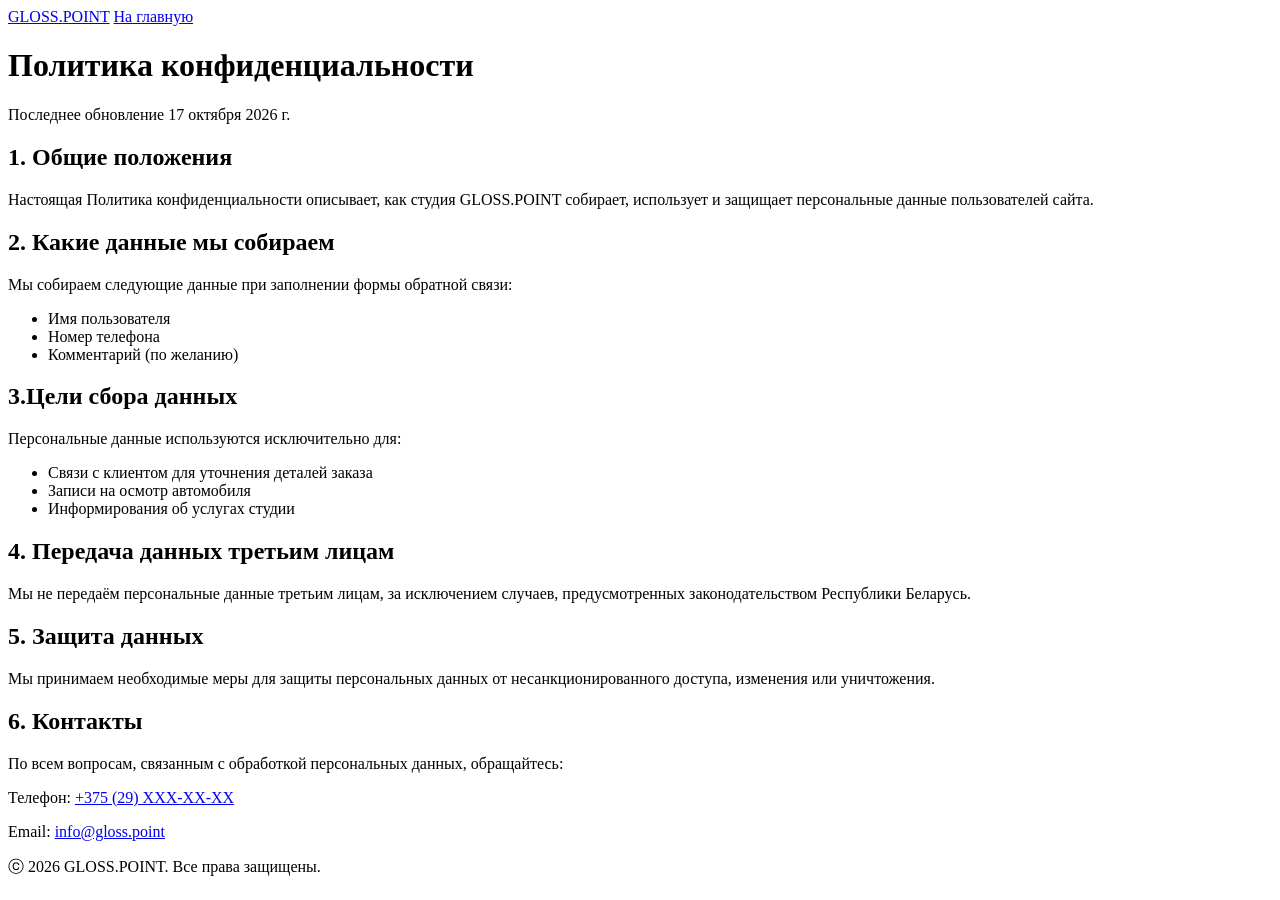
==== policy.html @ eb4966b9 "Add files via upload" ====
<!DOCTYPE html>
<html lang="en">
<head>
    <meta charset="UTF-8">
    <meta name="viewport" content="width=device-width, initial-scale=1.0">
    <title>Политика конфиденциальности - GLOSS.POINT</title>
    <link rel="stylesheet" href="/css/style.css">
    <link rel="stylesheet" href="/css/style.css">
    <link rel="stylesheet" href="/css/services.css">
    <link rel="icon" type="image/png" href="./imeges/favicon-96x96.png" sizes="96x96" />
    <link rel="icon" type="image/svg+xml" href="./favicon.svg" />
    <link rel="shortcut icon" href="./favicon.ico" />
    <link rel="./apple-touch-icon" sizes="180x180" href="./apple-touch-icon.png" />
    <meta name="apple-mobile-web-app-title" content="MyWebSite" />
    <link rel="manifest" href="./site.webmanifest" />
</head>
<body class="body__policy">
    <header class="header header--transparent">
        <div class="container">
            <a href="index.html" class="logo">GLOSS.<span class="logo__accent">POINT</span></a>
            <a href="index.html" class="btn btn__outline">На главную</a>
        </div>
    </header>

    <main class="policy-page">
        <div class="container">
            <h1>Политика конфиденциальности</h1>
            <p class="policy-page__date">Последнее обновление 17 октября 2026 г.</p>

            <section class="policy-section">
                <h2>1. Общие положения</h2>
                <p>Настоящая Политика конфиденциальности описывает, как студия GLOSS.POINT собирает, использует и защищает персональные данные пользователей сайта.</p>
            </section>

            <section class="policy-section">
                <h2>2. Какие данные мы собираем</h2>
                <p>Мы собираем следующие данные при заполнении формы обратной связи:</p>  
                <ul>
                    <li>Имя пользователя</li>
                    <li>Номер телефона</li>
                    <li>Комментарий (по желанию)</li>
                </ul> 
            </section>

            <section class="policy-section">
                <h2>3.Цели сбора данных</h2>
                <p>Персональные данные используются исключительно для:</p>  
                <ul>
                    <li>Связи с клиентом для уточнения деталей заказа</li>
                    <li>Записи на осмотр автомобиля</li>
                    <li>Информирования об услугах студии</li>
                </ul> 
            </section>

            <section class="policy-section">
                <h2>4. Передача данных третьим лицам</h2>
                <p>Мы не передаём персональные данные третьим лицам, за исключением случаев, предусмотренных законодательством Республики Беларусь.</p>
            </section>

            <section class="policy-section">
                <h2>5. Защита данных</h2>
                <p>Мы принимаем необходимые меры для защиты персональных данных от несанкционированного доступа, изменения или уничтожения.</p>
            </section>

            <section class="policy-section">
                <h2>6. Контакты</h2>
                <p>По всем вопросам, связанным с обработкой персональных данных, обращайтесь:</p>
                <p>Телефон: <a href="tel:+375XXXXXXXXX">+375 (29) XXX-XX-XX</a></p>
                <p>Email: <a href="mailto:info@bobr.dtl">info@gloss.point</a></p>
            </section>
        </div>
    </main>

    <footer class="footer">
        <div class="container">
            <p>&#9426 2026 GLOSS.POINT. Все права защищены.</p>
        </div>

    </footer>
</body>
</html>
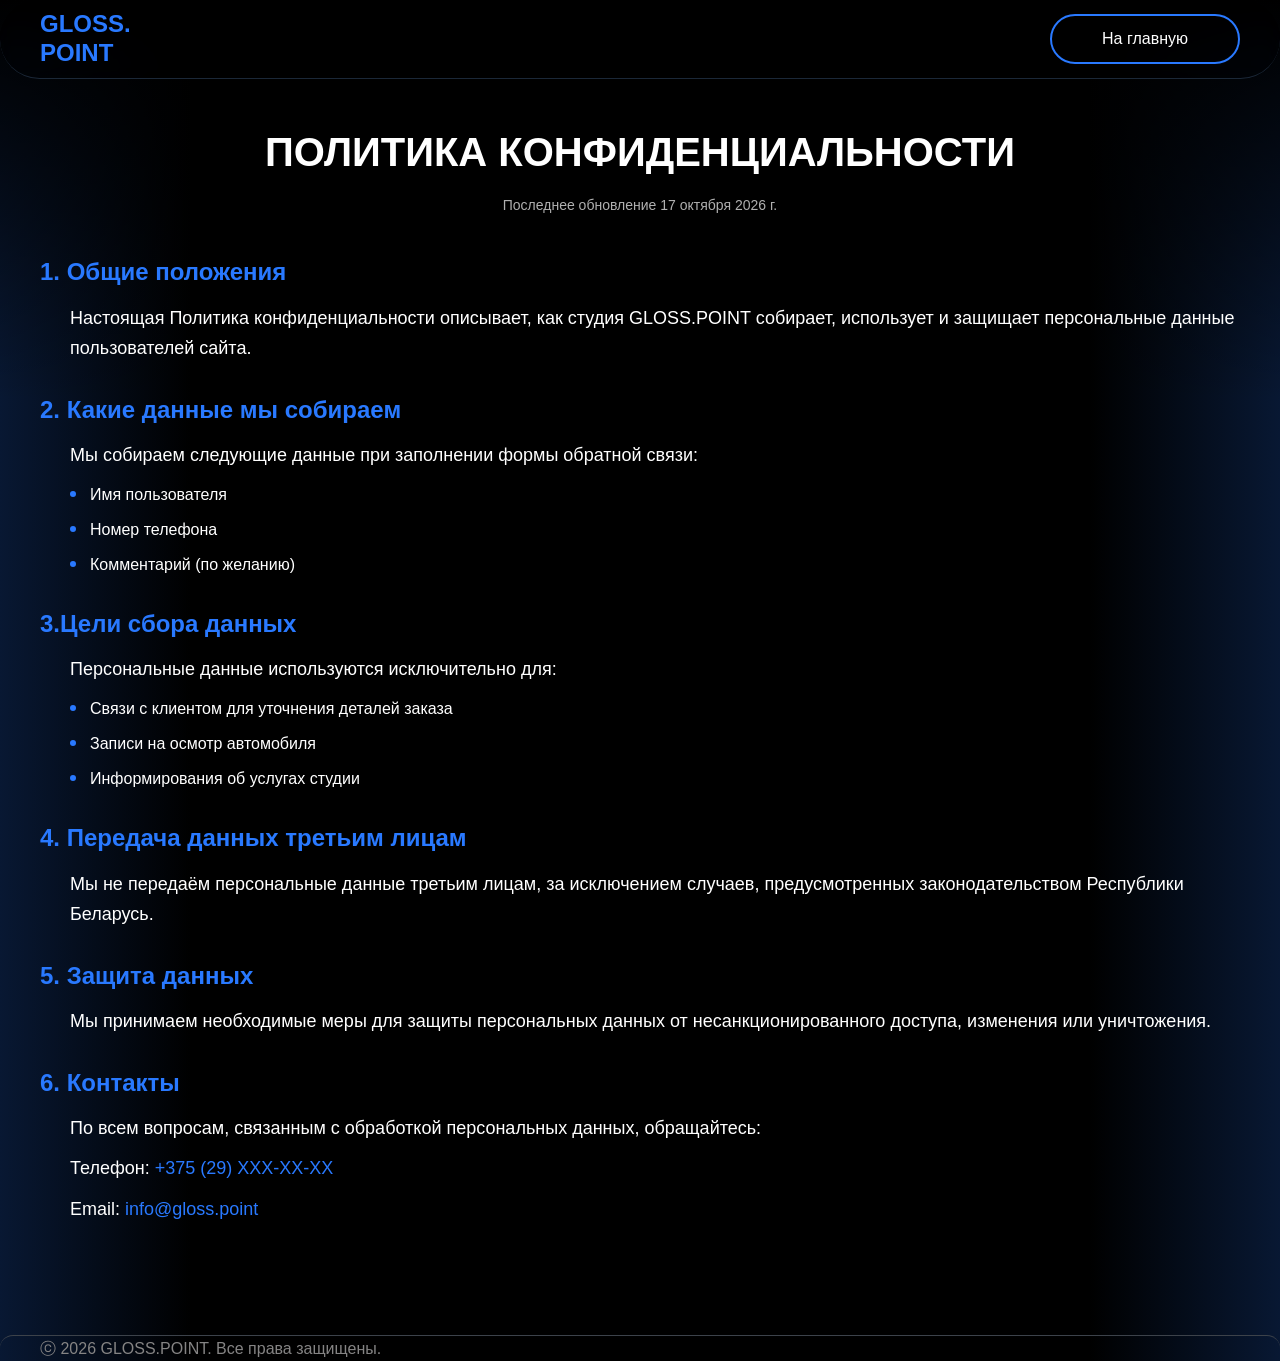
==== commit 62cb6497: "Update policy.html" ====
--- a/policy.html
+++ b/policy.html
@@ -4,9 +4,8 @@
     <meta charset="UTF-8">
     <meta name="viewport" content="width=device-width, initial-scale=1.0">
     <title>Политика конфиденциальности - GLOSS.POINT</title>
-    <link rel="stylesheet" href="/css/style.css">
-    <link rel="stylesheet" href="/css/style.css">
-    <link rel="stylesheet" href="/css/services.css">
+    <link rel="stylesheet" href="./css/style.css">
+    <link rel="stylesheet" href="./css/services.css">
     <link rel="icon" type="image/png" href="./imeges/favicon-96x96.png" sizes="96x96" />
     <link rel="icon" type="image/svg+xml" href="./favicon.svg" />
     <link rel="shortcut icon" href="./favicon.ico" />
@@ -78,4 +77,4 @@
 
     </footer>
 </body>
-</html>+</html>
--- a/css/style.css
+++ b/css/style.css
@@ -0,0 +1,1033 @@
+:root {
+  --color-bg: #000;
+  --color-bg-secondary: #0a0a0a;
+  --color-accent: #2979ff;
+  --color-accent-hover: #1565c0;
+  --color-text-primary: #fff;
+  --color-text-secondary: #b0b0b0;
+  --color-border: rgba(255, 255, 255, 0.2);
+
+  --font-main:
+    "Inter", -apple-system, BlinkMacSystemFont, "Segoe UI", sans-serif;
+  --font-headings:
+    "Montserrat", -apple-system, BlinkMacSystemFont, "Segoe UI", sans-serif;
+
+  --conteiner-width: 128rem;
+  --border-radius: 5rem;
+  --border-radius-sm: 2.5rem;
+
+  --section-padding: 8rem 0;
+  --gap: 2.4rem;
+  --gap-lg: 4rem;
+  --gap-xl: 6rem;
+
+  --transition: all 0.3s ease;
+}
+
+html {
+  font-size: 62.5%;
+  scroll-behavior: smooth;
+}
+
+html,
+body {
+  width: 100%;
+  margin: 0;
+  padding: 0;
+  overflow-x: hidden;
+}
+
+*,
+*::before,
+*::after {
+  margin: 0;
+  padding: 0;
+  box-sizing: border-box;
+}
+
+body {
+  font-family: var(--font-main);
+  font-size: 1.6rem;
+  color: var(--color-text-primary);
+  line-height: 1.6;
+  background-color: var(--color-bg);
+  min-height: 100vh;
+}
+
+ul {
+  list-style: none;
+}
+
+a {
+  text-decoration: none;
+  color: inherit;
+  transition: var(--transition);
+}
+
+img {
+  max-width: 100%;
+  height: auto;
+  display: block;
+}
+
+button {
+  border: none;
+  background: none;
+  cursor: pointer;
+  font: inherit;
+  color: inherit;
+}
+
+.container {
+  width: 100%;
+  max-width: var(--conteiner-width);
+  margin: 0 auto;
+  padding: 0 4rem;
+  box-sizing: border-box;
+}
+
+.header {
+  position: fixed;
+  top: 0;
+  left: 0;
+  right: 0;
+  z-index: 100;
+  background-color: rgba(0, 0, 0, 0.062);
+  backdrop-filter: blur(1rem);
+  -webkit-backdrop-filter: blur(1rem);
+  padding: 1rem 0;
+  border-radius: 5rem;
+  isolation: isolate;
+}
+
+.header .container {
+  display: flex;
+  align-items: center;
+  justify-content: space-between;
+  gap: 4rem;
+  position: relative;
+}
+
+.logo {
+  font-family: var(--font-headings);
+  font-size: 2.4rem;
+  font-weight: 700;
+  color: var(--color-accent);
+  line-height: 1.2;
+}
+
+.logo__accent {
+  display: block;
+}
+
+.nav {
+  display: flex;
+  align-items: center;
+}
+
+.nav__list {
+  display: flex;
+  gap: 6rem;
+  list-style: none;
+  padding: 0;
+  margin: 0;
+}
+
+.nav__list a {
+  font-size: 1.8rem;
+  font-weight: 400;
+  color: var(--color-text-primary);
+  text-decoration: none;
+  transition: color 0.3s ease;
+}
+
+.nav__list a:hover {
+  color: var(--color-accent);
+}
+
+.btn {
+  display: inline-block;
+  padding: 1rem 5rem;
+  border-radius: var(--border-radius);
+  font-family: var(--font-headings);
+  font-size: 1.6rem;
+  font-weight: 500;
+  text-align: center;
+  transition: var(--transition);
+  cursor: pointer;
+  border: 0.2rem solid transparent;
+}
+
+.btn__outline {
+  border-color: var(--color-accent);
+  color: var(--color-text-primary);
+  background: transparent;
+  display: inline-block;
+}
+
+.btn__outline:hover {
+  background-color: var(--color-accent);
+  color: var(--color-text-primary);
+  box-shadow:
+    inset 0.2rem 0.2rem 0.5rem rgba(0, 0, 0, 0.632),
+    inset -0.2rem -0.2rem 0.5rem rgba(255, 255, 255, 0.7);
+}
+
+.btn__primary {
+  background-color: var(--color-accent);
+  color: var(--color-text-primary);
+  border-color: var(--color-accent);
+}
+
+.btn__primary:hover {
+  background-color: var(--color-accent-hover);
+  border-color: var(--color-accent-hover);
+  transform: translateY(-0.4rem);
+  box-shadow:
+    0 0.4rem 1.4rem rgba(41, 121, 255, 0.4),
+    inset 0.2rem 0.2rem 0.5rem rgba(255, 255, 255, 0.7);
+}
+
+.btn__large {
+  padding: 1.3rem 12rem;
+  font-size: 1.8rem;
+  font-weight: 500;
+  text-transform: uppercase;
+  letter-spacing: 0.05rem;
+}
+
+.hero {
+  min-height: 100vh;
+  display: flex;
+  align-items: center;
+  padding-top: 10rem;
+  padding-bottom: 6rem;
+  position: relative;
+  background-image:
+    linear-gradient(
+      to right,
+      rgba(0, 0, 0, 0.9) 0%,
+      rgba(0, 0, 0, 0.5) 50%,
+      rgba(0, 0, 0, 0.2) 100%
+    ),
+    linear-gradient(to top, #000000 0%, transparent 10%),
+    url("../imeges/фоновая\ картинка\ итог.webp");
+  background-size: 55%;
+  background-position: right 10% bottom 20%;
+  background-repeat: no-repeat;
+}
+
+.hero .container {
+  width: 100%;
+  position: relative;
+  z-index: 2;
+}
+
+.hero__content {
+  max-width: 60rem;
+  position: relative;
+  z-index: 3;
+}
+
+.hero__title {
+  font-family: var(--font-headings);
+  font-size: clamp(4rem, 4vw, 7.2rem);
+  font-weight: 600;
+  line-height: 1.1;
+  margin-bottom: 3.2rem;
+  color: var(--color-text-primary);
+}
+
+.hero__subtitle {
+  font-size: 1.8rem;
+  line-height: 1.6;
+  color: var(--color-text-secondary);
+  margin-bottom: 4.8rem;
+}
+
+.hero__features {
+  display: flex;
+  flex-wrap: wrap;
+  gap: 1.6rem;
+  margin-top: 4rem;
+}
+
+.feature {
+  display: flex;
+  align-items: center;
+  gap: 0.8rem;
+  padding: 1rem 3rem;
+  background-color: rgba(255, 255, 255, 0.05);
+  border: 0.1rem solid var(--color-border);
+  border-radius: var(--border-radius-sm);
+  font-size: 1.6rem;
+  color: var(--color-text-primary);
+}
+
+.feature__icon {
+  font-size: 1.8rem;
+}
+
+.hero__image {
+  position: relative;
+  display: flex;
+  justify-content: center;
+  align-items: flex-end;
+  height: 100%;
+  max-height: 85vh;
+}
+
+.hero__image img {
+  height: 160%;
+  width: 200%;
+  object-fit: contain;
+  filter: drop-shadow(0 2rem 6rem rgba(0, 0, 0, 0.8));
+}
+
+.burger {
+  display: none;
+  width: 3rem;
+  height: 2rem;
+  position: relative;
+  z-index: 300;
+  background: none;
+  border: none;
+  cursor: pointer;
+  padding: 0;
+}
+
+.burger span {
+  display: block;
+  width: 100%;
+  height: 0.2rem;
+  background-color: var(--color-accent);
+  position: absolute;
+  left: 0;
+  transition: var(--transition);
+}
+
+.burger span:nth-child(1) {
+  top: 0;
+}
+.burger span:nth-child(2) {
+  top: 50%;
+  transform: translateY(-50%);
+}
+.burger span:nth-child(3) {
+  bottom: 0;
+}
+
+.burger.active span:nth-child(1) {
+  top: 50%;
+  transform: translateY(-50%) rotate(45deg);
+}
+.burger.active span:nth-child(2) {
+  opacity: 0;
+}
+.burger.active span:nth-child(3) {
+  bottom: 50%;
+  transform: translateY(50%) rotate(-45deg);
+}
+
+@media (max-width: 64rem) {
+  .hero {
+    background-position: bottom right;
+    background-size: 70%;
+    padding-bottom: 2rem;
+  }
+
+  .hero__content {
+    text-align: center;
+    max-width: 100%;
+    margin: 0 auto;
+  }
+
+  .btn__large {
+    margin: 0 auto;
+  }
+
+  .hero__features {
+    justify-content: center;
+  }
+
+  .header .container {
+    gap: 2rem;
+  }
+
+  .nav__list {
+    gap: 3rem;
+  }
+
+  .nav__list a {
+    font-size: 1.6rem;
+  }
+}
+
+@media (max-width: 48rem) {
+  .hero {
+    min-height: auto;
+    padding-top: 12rem;
+    padding-bottom: 40vh;
+
+    background-position: bottom 30% center;
+    background-size: 85%;
+  }
+
+  .hero__title {
+    font-size: clamp(3.2rem, 8vw, 4.8rem);
+    margin-bottom: 2rem;
+  }
+
+  .hero__subtitle {
+    font-size: 1.6rem;
+    margin-bottom: 3rem;
+  }
+
+  .hero__features {
+    margin-top: 6rem;
+  }
+
+  .btn__large {
+    width: 100%;
+    max-width: 40rem;
+    opacity: 80%;
+  }
+
+  .feature {
+    font-size: 1.4rem;
+    padding: 1rem 1.6rem;
+  }
+
+  .header {
+    padding: 1.5rem 0;
+  }
+
+  .header .btn__outline {
+    display: none;
+  }
+
+  .nav {
+    position: fixed;
+    top: 0;
+    left: 0;
+    width: 100%;
+    height: 100vh;
+    background: linear-gradient(
+      135deg,
+      #000 0%,
+      #0a0a0a 40%,
+      #0d1b2a 70%,
+      #1b2838 100%
+    );
+
+    display: flex;
+    flex-direction: column;
+    justify-content: center;
+    align-items: center;
+    transform: translateX(-100%);
+    transition: transform 0.4s ease;
+    z-index: 200;
+  }
+
+  .nav::before {
+    display: none;
+  }
+
+  .nav.active::before {
+    opacity: 1;
+    visibility: visible;
+  }
+
+  .nav.active {
+    transform: translateX(0);
+  }
+
+  .nav__list {
+    flex-direction: column;
+    gap: 5rem;
+    text-align: center;
+    list-style: none;
+    padding: 0;
+    margin: 0;
+  }
+  .nav__list li {
+    opacity: 0;
+    transform: translateY(20px);
+    transition:
+      opacity 0.3s ease,
+      transform 0.3s ease;
+  }
+
+  .nav.active .nav__list li {
+    opacity: 1;
+    transform: translateY(0);
+  }
+
+  .nav.active .nav__list li:nth-child(1) {
+    transition-delay: 0.1s;
+  }
+  .nav.active .nav__list li:nth-child(2) {
+    transition-delay: 0.2s;
+  }
+  .nav.active .nav__list li:nth-child(3) {
+    transition-delay: 0.3s;
+  }
+
+  .nav__list a {
+    font-size: 2.4rem;
+    font-weight: 400;
+    color: var(--color-text-primary);
+    text-decoration: none;
+    transition:
+      color 0.3s ease,
+      transform 0.3s ease;
+    display: inline-block;
+    text-transform: uppercase;
+
+    &:hover {
+      color: var(--color-accent);
+      transform: scale(1.1);
+    }
+  }
+
+  .header .btn__outline {
+    display: none;
+  }
+
+  .burger {
+    display: block;
+  }
+}
+
+@media (max-width: 30rem) {
+  .hero {
+    background-size: 95%;
+    padding-bottom: 35vh;
+  }
+
+  .hero__features {
+    flex-direction: column;
+    align-items: center;
+    gap: 1rem;
+  }
+
+  .feature {
+    width: 100%;
+    max-width: 28rem;
+  }
+}
+
+.modal {
+  position: fixed;
+  top: 0;
+  left: 0;
+  width: 100%;
+  height: 100vh;
+  z-index: 99999;
+
+  display: flex;
+  justify-content: center;
+  align-items: center;
+
+  opacity: 0;
+  visibility: hidden;
+  transition:
+    opacity 0.3s ease,
+    visibility 0.3s ease;
+}
+
+.modal.active {
+  opacity: 1;
+  visibility: visible;
+}
+
+.modal__overlay {
+  position: absolute;
+  top: 0;
+  left: 0;
+  width: 100%;
+  height: 100%;
+  background-color: rgba(0, 0, 0, 0.85);
+}
+
+.modal__content {
+  position: relative;
+  background: linear-gradient(135deg, #1a1a1a 0%, #0d1b2a 100%);
+  border: 1px solid var(--color-border);
+  border-radius: var(--border-radius);
+  padding: 4rem;
+  max-width: 70rem;
+  width: 80%;
+  max-height: 95vh;
+  overflow-y: auto;
+
+  transform: scale(0.9) translateY(20px);
+  transition: transform 0.3s ease;
+}
+
+.modal.active .modal__content {
+  transform: scale(1) translateY(0);
+}
+
+.modal__close {
+  position: absolute;
+  top: 2rem;
+  right: 2rem;
+  width: 3rem;
+  height: 3rem;
+  background: none;
+  border: none;
+  cursor: pointer;
+  padding: 0;
+  display: flex;
+  align-items: center;
+  justify-content: center;
+}
+
+.modal__close span {
+  position: absolute;
+  width: 2.5rem;
+  height: 0.2rem;
+  background-color: var(--color-text-primary);
+  transition: all 0.3s ease;
+}
+
+.modal__close span:first-child {
+  transform: rotate(45deg);
+}
+
+.modal__close span:last-child {
+  transform: rotate(-45deg);
+}
+
+.modal__close:hover span {
+  background-color: var(--color-accent);
+}
+
+/* Заголовок */
+.modal__title {
+  font-family: var(--font-headings);
+  font-size: 3.2rem;
+  font-weight: 700;
+  color: var(--color-text-primary);
+  margin-bottom: 1rem;
+  text-align: center;
+}
+
+.modal__subtitle {
+  font-size: 1.6rem;
+  color: var(--color-text-secondary);
+  text-align: center;
+  margin-bottom: 3rem;
+}
+
+/* Форма */
+.modal__form {
+  display: flex;
+  flex-direction: column;
+  gap: 2rem;
+}
+
+.form__group {
+  width: 100%;
+}
+
+.form__group input,
+.form__group textarea {
+  width: 100%;
+  padding: 1.5rem 2rem;
+  background-color: rgba(255, 255, 255, 0.05);
+  border: 1px solid var(--color-border);
+  border-radius: var(--border-radius-sm);
+  color: var(--color-text-primary);
+  font-family: var(--font-main);
+  font-size: 1.6rem;
+  transition: all 0.3s ease;
+}
+
+.form__group input:focus,
+.form__group textarea:focus {
+  outline: none;
+  border-color: var(--color-accent);
+  background-color: rgba(255, 255, 255, 0.08);
+}
+
+.form__group input::placeholder,
+.form__group textarea::placeholder {
+  color: var(--color-text-secondary);
+}
+
+.form__group textarea {
+  resize: vertical;
+  min-height: 10rem;
+}
+
+.modal__form .btn__primary {
+  width: 100%;
+  margin-top: 1rem;
+}
+
+.form__privacy {
+  font-size: 1.2rem;
+  color: var(--color-text-secondary);
+  text-align: center;
+  margin-top: 1rem;
+}
+
+.form__privacy a {
+  color: var(--color-accent);
+  text-decoration: underline;
+}
+
+.form__privacy a:hover {
+  color: var(--color-accent-hover);
+}
+
+.privacy-checkbox {
+  display: flex;
+  justify-content: center;
+  gap: 1rem;
+  cursor: pointer;
+  font-size: 1.4rem;
+  color: var(--color-text-secondary);
+  margin-bottom: 2rem;
+}
+
+.privacy-checkbox input[type="checkbox"] {
+  width: 1.8rem;
+  height: 1.8rem;
+  margin-top: 0.2rem;
+  cursor: pointer;
+  color: var(--color-accent);
+}
+
+.privacy-checkbox a {
+  color: var(--color-accent);
+  text-decoration: underline;
+}
+
+button[disabled] {
+  opacity: 0.5;
+  cursor: not-allowed;
+  pointer-events: none;
+}
+
+@media (max-width: 48rem) {
+  .modal__content {
+    padding: 3rem 2rem;
+    width: 95%;
+  }
+
+  .modal__title {
+    font-size: 2.4rem;
+  }
+
+  .modal__subtitle {
+    font-size: 1.4rem;
+    margin-bottom: 2rem;
+  }
+
+  .form__group input,
+  .form__group textarea {
+    padding: 1.2rem 1.5rem;
+    font-size: 1.4rem;
+  }
+
+  .modal__close {
+    top: 1.5rem;
+    right: 1.5rem;
+  }
+}
+
+.form__checkbox {
+  display: flex;
+  align-items: flex-start;
+  gap: 1rem;
+}
+
+.form__checkbox label {
+  display: flex;
+  align-items: flex-start;
+  gap: 1rem;
+  font-size: 1.2rem;
+  color: var(--color-text-secondary);
+  cursor: pointer;
+}
+
+.form__checkbox input {
+  width: 2rem;
+  height: 2rem;
+  margin-top: 0.2rem;
+  accent-color: var(--color-accent);
+  cursor: pointer;
+  flex-shrink: 0;
+}
+
+.form__checkbox a {
+  color: var(--color-accent);
+  text-decoration: underline;
+}
+
+.tabs {
+  display: flex;
+  gap: 0.5rem;
+  margin-bottom: 2rem;
+  border-bottom: 1px solid rgba(255, 255, 255, 0.1);
+  padding-bottom: 0;
+}
+
+.tabs__btn {
+  flex: 1;
+  padding: 1rem 1.5rem;
+  background: transparent;
+  border: none;
+  border-bottom: 2px solid transparent;
+  color: var(—color-text-secondary);
+  font-size: 1.3rem;
+  font-family: var(—font-main);
+  font-weight: 500;
+  cursor: pointer;
+  transition: all 0.3s ease;
+  text-transform: uppercase;
+  letter-spacing: 0.05em;
+}
+
+.tabs__btn:hover {
+  color: var(--color-accent);
+}
+
+.tabs__btn—active {
+  color: var(--color-accent);
+  border-bottom-color: var(--color-accent);
+}
+
+.tabs__content {
+  display: none;
+}
+
+.tabs__content—active {
+  display: block;
+}
+
+.cal-container {
+  width: 100%;
+  min-height: 500px;
+  border-radius: var(—border-radius-sm);
+  overflow: hidden;
+  background: #0a0a0a;
+  border: 1px solid rgba(255, 255, 255, 0.1);
+}
+
+.cal-iframe {
+  width: 100%;
+  height: 60rem;
+  border: none;
+  border-radius: var(--border-radius-sm);
+  background: #0a0a0a;
+}
+
+@media (max-width: 48rem) {
+  .tabs__btn {
+    font-size: 1.1rem;
+    padding: 0.8rem 1rem;
+  }
+
+  .cal-container {
+    min-height: 400px;
+  }
+}
+.body__policy {
+  background-image:
+    linear-gradient(to right, #2978ff33, transparent 15%),
+    linear-gradient(to left, #2978ff33, transparent 15%);
+  background-repeat: no-repeat;
+  min-height: 100vh;
+}
+
+.policy-page {
+  padding-top: 12rem;
+  padding-bottom: 8rem;
+  min-height: 100vh;
+  background-color: var(--color-bg);
+  background-image:
+    linear-gradient(to bottom, #000000 0%, transparent 30%),
+    linear-gradient(to right, #2978ff33, transparent 15%),
+    linear-gradient(to left, #2978ff33, transparent 15%);
+
+  background-repeat: no-repeat;
+}
+
+.header--transparent {
+  background-color: rgba(0, 0, 0, 0.062);
+  backdrop-filter: blur(1rem);
+  -webkit-backdrop-filter: blur(1rem);
+  border-radius: 5rem;
+  border-bottom: 0.5px solid #1b2838;
+}
+
+.policy-page h1 {
+  text-align: center;
+  font-family: var(--font-headings);
+  font-size: 4rem;
+  font-weight: 600;
+  color: var(--color-text-primary);
+  margin-bottom: 1rem;
+  text-transform: uppercase;
+}
+
+.policy-page__date {
+  text-align: center;
+  font-size: 1.4rem;
+  color: var(--color-text-secondary);
+  margin-bottom: 4rem;
+}
+
+.policy-section {
+  margin-bottom: 3rem;
+}
+
+.policy-section h2 {
+  font-family: var(--font-headings);
+  font-size: 2.4rem;
+  font-weight: 600;
+  color: var(--color-accent);
+  margin-bottom: 1.5rem;
+  line-height: 1.3;
+}
+
+.policy-section p {
+  font-size: 1.8rem;
+  color: var(--color-text-primary);
+  line-height: 1.7;
+  margin-bottom: 1rem;
+  padding-left: 3rem;
+}
+
+.policy-section ul {
+  list-style: none;
+  padding-left: 0;
+  margin: 1rem 0;
+  padding-left: 3rem;
+}
+
+.policy-section ul li {
+  position: relative;
+  padding-left: 2rem; /* 20px отступ для маркера */
+  font-size: 1.6rem;
+  color: var(--color-text-primary);
+  line-height: 1.7;
+  margin-bottom: 0.8rem;
+}
+
+.policy-section ul li::before {
+  content: "";
+  position: absolute;
+  left: 0;
+  top: 1rem;
+  width: 0.6rem; /* 6px */
+  height: 0.6rem;
+  background-color: var(--color-accent);
+  border-radius: 50%;
+}
+
+.policy-section a {
+  color: var(--color-accent);
+  text-decoration: none;
+  transition: color 0.3s ease;
+}
+
+.policy-section a:hover {
+  color: var(--color-accent-hover);
+  text-decoration: underline;
+}
+
+.body__policy .footer {
+  border-top: 0.5px solid #3c424a;
+  border-radius: 5rem;
+  color: #858484;
+  font-size: 1.6rem;
+}
+
+@media (max-width: 48rem) {
+  .policy-page {
+    padding-top: 10rem;
+    padding-bottom: 4rem;
+  }
+
+  .policy-page h1 {
+    font-size: 2.8rem;
+  }
+
+  .policy-section h2 {
+    font-size: 2rem;
+  }
+
+  .policy-section p,
+  .policy-section ul li {
+    font-size: 1.4rem;
+  }
+
+  .header:not(.header--transparent) .btn__outline {
+    display: none;
+  }
+
+  .header--transparent .btn__outline {
+    display: inline-block;
+  }
+
+  .header--transparent .burger {
+    display: none;
+  }
+}
+
+.fade-in {
+  opacity: 0;
+  transform: translateY(40px);
+  transition:
+    opacity 0.8s ease-out,
+    transform 0.8s ease-out;
+}
+
+.fade-in.visible {
+  opacity: 1;
+  transform: translateY(0);
+}
+
+.fade-in-left {
+  opacity: 0;
+  transform: translateX(-60px);
+  transition:
+    opacity 0.8s ease-out,
+    transform 0.8s ease-out;
+}
+
+.fade-in-left.visible {
+  opacity: 1;
+  transform: translateX(0);
+}
+
+.fade-in-right {
+  opacity: 0;
+  transform: translateX(60px);
+  transition:
+    opacity 0.8s ease-out,
+    transform 0.8s ease-out;
+}
+
+.fade-in-right.visible {
+  opacity: 1;
+  transform: translateX(0);
+}
+
+.fade-in-scale {
+  opacity: 0;
+  transform: scale(0.9);
+  transition:
+    opacity 0.8s ease-out,
+    transform 0.8s ease-out;
+}
+
+.fade-in-scale.visible {
+  opacity: 1;
+  transform: scale(1);
+}
--- a/css/services.css
+++ b/css/services.css
@@ -0,0 +1,300 @@
+:root {
+  --color-bg: #000;
+  --color-bg-secondary: #0a0a0a;
+  --color-accent: #2979ff;
+  --color-accent-hover: #1565c0;
+  --color-text-primary: #fff;
+  --color-text-secondary: #b0b0b0;
+  --color-border: rgba(255, 255, 255, 0.2);
+
+  --font-main:
+    "Inter", -apple-system, BlinkMacSystemFont, "Segoe UI", sans-serif;
+  --font-headings:
+    "Montserrat", -apple-system, BlinkMacSystemFont, "Segoe UI", sans-serif;
+
+  --conteiner-width: 128rem;
+  --border-radius: 5rem;
+  --border-radius-sm: 2.5rem;
+
+  --section-padding: 8rem 0;
+  --gap: 2.4rem;
+  --gap-lg: 4rem;
+  --gap-xl: 6rem;
+
+  --transition: all 0.3s ease;
+}
+
+.services {
+  min-height: 100vh;
+  display: flex;
+  align-items: center;
+  background-image:
+    linear-gradient(to bottom, #000000 0%, transparent 30%),
+    linear-gradient(to top, #000000 0%, transparent 30%),
+    linear-gradient(to right, #2978ff33, transparent 20%),
+    linear-gradient(to left, #2978ff33, transparent 20%);
+  background-repeat: no-repeat;
+}
+
+.services__content {
+  text-align: center;
+  margin-bottom: 4rem;
+}
+
+.services__title {
+  text-align: center;
+  text-transform: uppercase;
+  font-weight: 700;
+  margin-bottom: 4rem;
+  margin-top: 7rem;
+  font-size: 3.5rem;
+}
+
+.services__title--blue {
+  color: var(--color-accent);
+}
+
+.services__grid {
+  display: grid;
+  grid-template-rows: repeat(2, 1fr);
+  grid-template-columns: repeat(3, 1fr);
+  gap: var(--gap-lg);
+}
+
+.services__card {
+  background-size: cover;
+  background-position: center;
+  position: relative;
+  border-radius: var(--border-radius-sm);
+  overflow: hidden;
+  width: auto;
+  min-height: 50rem;
+  transition: all 0.3s ease;
+
+  &:hover {
+    transform: scale(1.02);
+    box-shadow:
+      0 0.8rem 2.4rem rgba(41, 120, 255, 0.242),
+      inset 0.4rem 0.4rem 0.8rem rgba(255, 255, 255, 0.281);
+  }
+}
+
+.services__card--one {
+  background-image: url("../imeges/винил.webp");
+}
+.services__card--two {
+  background-image: url("../imeges/защитная\ пленка.webp");
+}
+.services__card--three {
+  background-image: url("../imeges/тонировка.webp");
+}
+.services__card--four {
+  background-image: url("../imeges/фара1.webp");
+}
+.services__card--five {
+  background-image: url("../imeges/арх\ тонировка.webp");
+}
+.services__card--six {
+  background-image: url("../imeges/дтл.webp");
+}
+
+.card__title {
+  color: var(--color-accent);
+  font-size: 2rem;
+  text-transform: uppercase;
+  font-weight: 600;
+  text-align: center;
+  line-height: 105%;
+  margin-top: 1rem;
+  text-align: center;
+}
+
+.card__overlay {
+  background-color: rgba(0, 0, 0, 0.479);
+  backdrop-filter: blur(5px);
+  -webkit-backdrop-filter: blur(5px);
+  border: 1px solid rgba(255, 255, 255, 0.1);
+  box-shadow: 0 8px 32px rgba(0, 0, 0, 0.5);
+  border-radius: 2rem;
+  max-width: 90%;
+  min-height: 17rem;
+  position: absolute;
+  bottom: 0;
+  margin-bottom: 1rem;
+  left: 5%;
+  right: 5%;
+  display: flex;
+  flex-direction: column;
+  align-items: center;
+}
+
+.card__list li::before {
+  content: "•";
+  color: var(--color-accent);
+  margin: 1rem;
+}
+
+.card__list {
+  font-size: 1.6rem;
+  line-height: 130%;
+  letter-spacing: -1%;
+  margin: 1rem;
+  font-weight: 400;
+  text-align: left;
+}
+
+.card__btn {
+  display: inline-block;
+  padding: 1rem 2rem;
+  background-color: rgba(255, 255, 255, 0.1);
+  border-radius: var(--border-radius-sm);
+  color: var(--color-text-primary);
+  text-decoration: none;
+  font-size: 1.4rem;
+  font-weight: 500;
+  transition: all 0.3s ease;
+  margin-top: auto;
+  bottom: 0;
+  margin-bottom: 0.5rem;
+
+  &:hover {
+    background-color: var(--color-accent);
+    color: #fff;
+    transform: translateY(-2px);
+    box-shadow:
+      inset 0.2rem 0.2rem 0.5rem rgba(0, 0, 0, 0.632),
+      inset -0.2rem -0.2rem 0.5rem rgba(0, 0, 0, 0.632);
+  }
+}
+@media (max-width: 64rem) {
+  .services__grid {
+    grid-template-columns: repeat(2, 1fr);
+    gap: var(--gap);
+  }
+
+  .services__card {
+    min-height: 40rem;
+    min-width: 30rem;
+  }
+
+  .services__title {
+    font-size: 3rem;
+    margin-top: 5rem;
+    margin-bottom: 3rem;
+  }
+}
+@media (max-width: 48rem) {
+  .services {
+    min-height: auto;
+    padding: 4rem 0;
+    background-image:
+      linear-gradient(to bottom, #000000 0%, transparent 30%),
+      linear-gradient(to top, #000000 0%, transparent 30%),
+      linear-gradient(to right, #2978ff33, transparent 10%),
+      linear-gradient(to left, #2978ff33, transparent 10%);
+
+    background-repeat: no-repeat;
+  }
+
+  .services__grid {
+    grid-template-columns: 1fr;
+    gap: var(--gap);
+  }
+
+  .services__card {
+    min-height: 40rem;
+    min-width: 100%;
+  }
+
+  .services__title {
+    font-size: 2.4rem;
+    margin-top: 3rem;
+    margin-bottom: 2.5rem;
+  }
+
+  .card__overlay {
+    padding: 1.5rem;
+    height: auto;
+    min-height: 14rem;
+    border-radius: var(--border-radius-sm);
+    display: flex;
+    flex-direction: column;
+    align-items: center;
+    text-align: center;
+  }
+
+  .card__title {
+    font-size: 1.6rem;
+    margin-top: 0.5rem;
+    text-align: center;
+  }
+
+  .card__list {
+    font-size: 1.6rem;
+    line-height: 1.4;
+    text-align: left;
+    width: 100%;
+    display: flex;
+    flex-direction: column;
+    align-items: center;
+    padding: 0;
+    margin: 0;
+  }
+
+  .card__list li {
+    display: flex;
+    align-items: center;
+    text-align: left;
+    max-width: 25rem;
+    margin-bottom: 0.5rem;
+    width: 100%;
+  }
+
+  .card__list li::before {
+    content: "•";
+    color: var(--color-accent);
+    margin-right: 0.5rem;
+    flex-shrink: 0;
+  }
+
+  .card__btn {
+    font-size: 1.2rem;
+    padding: 1.5rem 5rem;
+    margin-top: auto;
+  }
+}
+
+@media (max-width: 23.4rem) {
+  .services {
+    padding: 3rem 0;
+  }
+
+  .services__title {
+    font-size: 2rem;
+    margin-top: 2rem;
+    margin-bottom: 2rem;
+  }
+
+  .services__card {
+    min-height: 30rem;
+  }
+
+  .card__overlay {
+    padding: 1rem;
+    min-height: 12rem;
+  }
+
+  .card__title {
+    font-size: 1.4rem;
+  }
+
+  .card__list {
+    font-size: 1.2rem;
+    line-height: 1.3;
+  }
+
+  .card__btn {
+    font-size: 1rem;
+    padding: 0.6rem 1.2rem;
+  }
+}
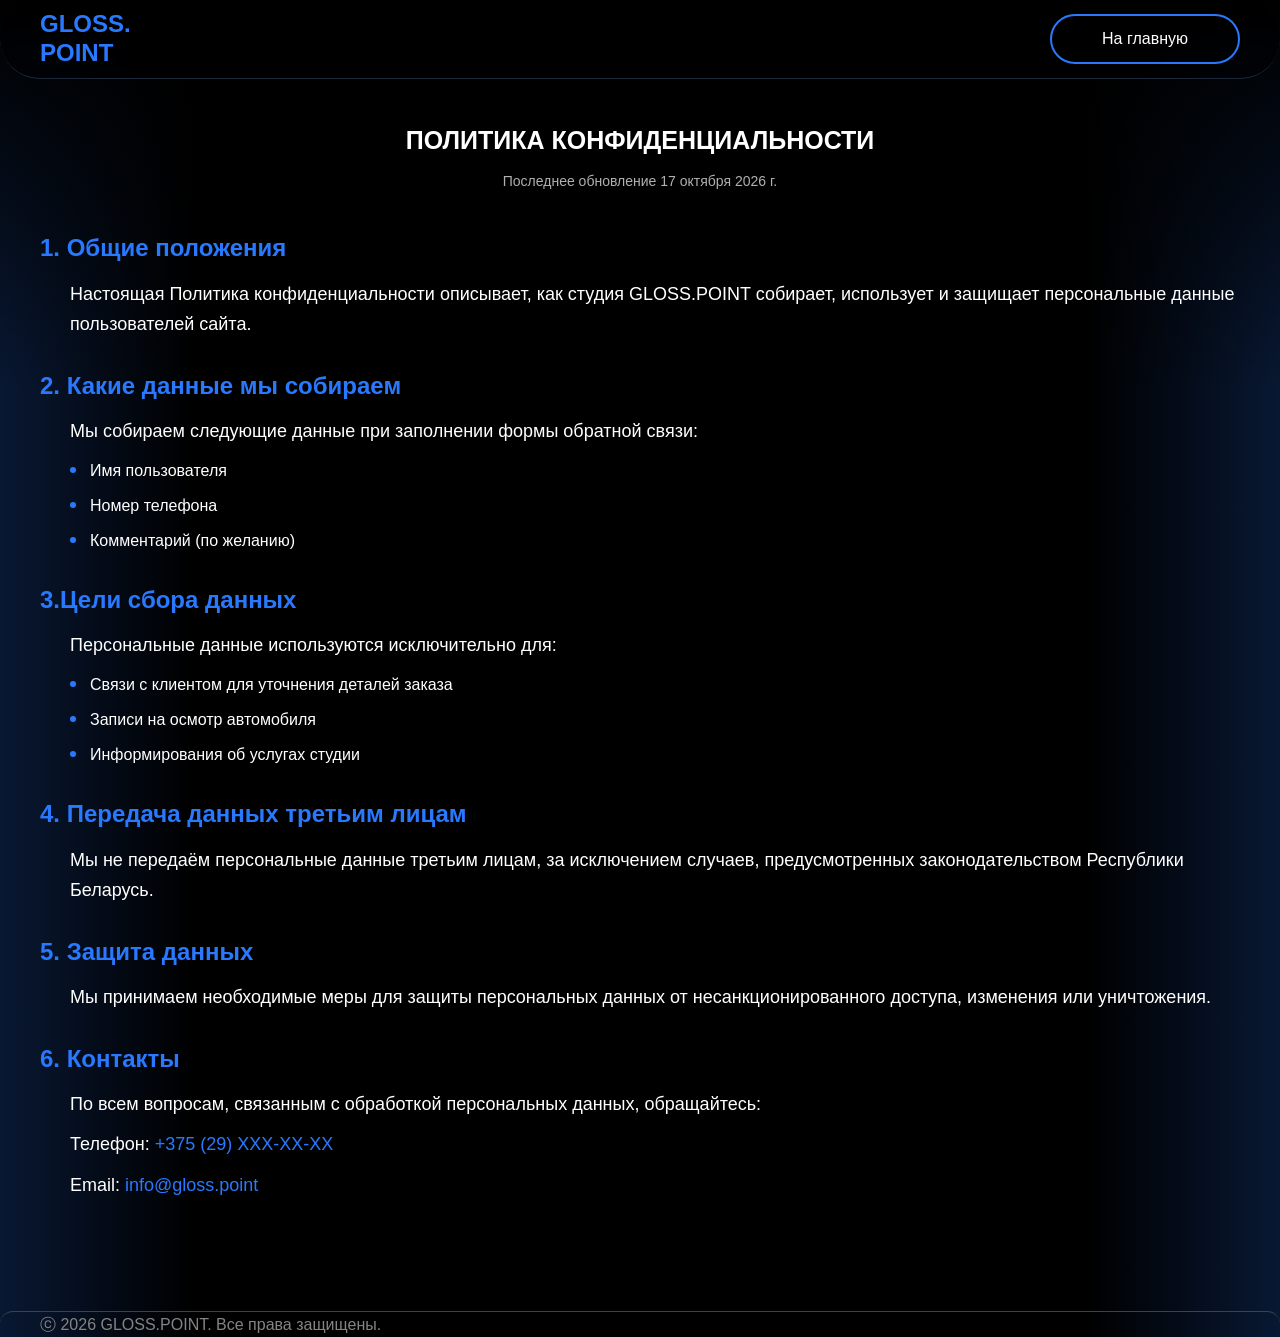
==== commit cbd72b78: "Update policy.html" ====
--- a/policy.html
+++ b/policy.html
@@ -5,7 +5,6 @@
     <meta name="viewport" content="width=device-width, initial-scale=1.0">
     <title>Политика конфиденциальности - GLOSS.POINT</title>
     <link rel="stylesheet" href="./css/style.css">
-    <link rel="stylesheet" href="./css/services.css">
     <link rel="icon" type="image/png" href="./imeges/favicon-96x96.png" sizes="96x96" />
     <link rel="icon" type="image/svg+xml" href="./favicon.svg" />
     <link rel="shortcut icon" href="./favicon.ico" />
--- a/css/style.css
+++ b/css/style.css
@@ -868,7 +868,7 @@
 .policy-page h1 {
   text-align: center;
   font-family: var(--font-headings);
-  font-size: 4rem;
+  font-size: 2.5rem;
   font-weight: 600;
   color: var(--color-text-primary);
   margin-bottom: 1rem;
